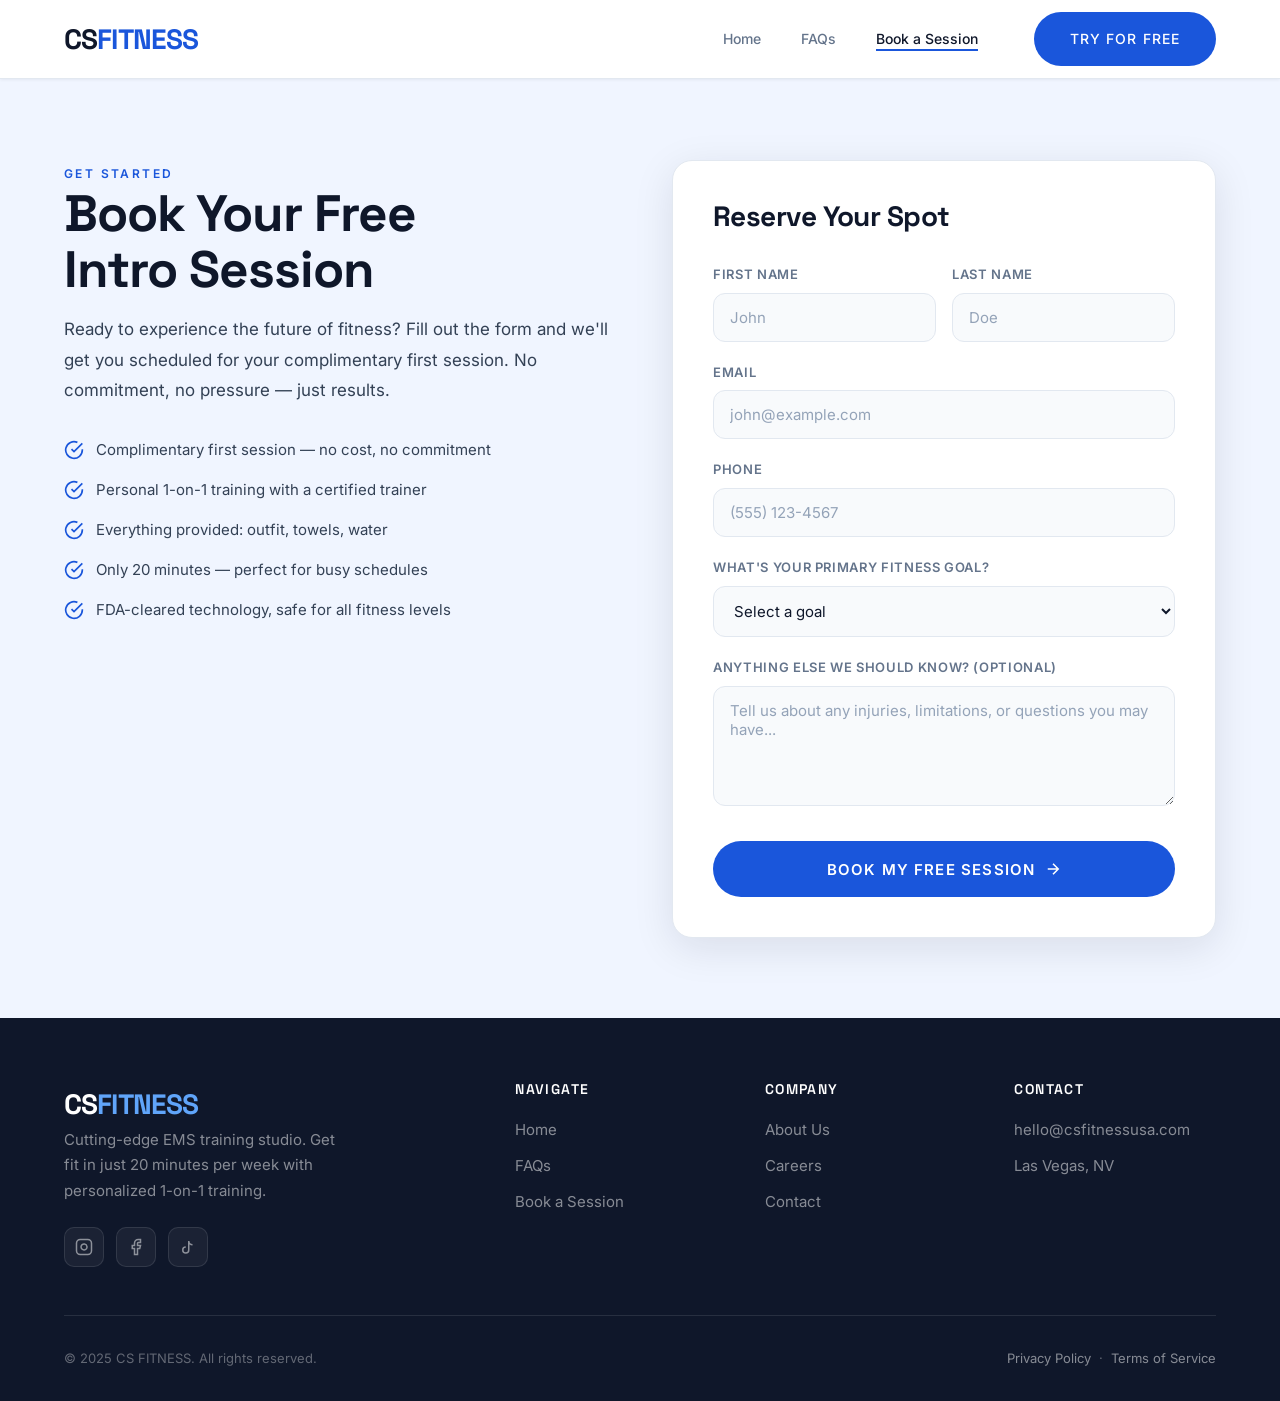
==== book.html @ cc323d39 "CS FITNESS website relaunch — blue/white modern design Complete website rebuild with custom HTML, CS" ====
<!DOCTYPE html>
<html lang="en">
<head>
  <meta charset="UTF-8">
  <meta name="viewport" content="width=device-width, initial-scale=1.0">
  <title>Book Your Free Session | CS FITNESS</title>
  <meta name="description" content="Book your free intro EMS training session at CS FITNESS. Experience the future of fitness in just 20 minutes.">
  <link rel="preconnect" href="https://fonts.googleapis.com">
  <link rel="preconnect" href="https://fonts.gstatic.com" crossorigin>
  <link href="https://fonts.googleapis.com/css2?family=Inter:wght@400;500;600;700&family=Space+Grotesk:wght@600;700;800&display=swap" rel="stylesheet">
  <link rel="stylesheet" href="css/style.css">
</head>
<body>

  <div class="mobile-overlay" id="mobileOverlay"></div>

  <nav class="navbar scrolled" id="navbar">
    <div class="container">
      <a href="index.html" class="logo">CS<span>FITNESS</span></a>
      <ul class="nav-links" id="navLinks">
        <li><a href="index.html">Home</a></li>
        <li><a href="faqs.html">FAQs</a></li>
        <li><a href="book.html" class="active">Book a Session</a></li>
        <li><a href="book.html" class="btn btn-primary btn-sm nav-cta">Try For Free</a></li>
      </ul>
      <button class="menu-toggle" id="menuToggle" aria-label="Toggle menu">
        <span></span>
        <span></span>
        <span></span>
      </button>
    </div>
  </nav>

  <section class="book-section">
    <div class="container">
      <div class="book-grid">
        <div class="book-info reveal-left">
          <span class="section-label">Get Started</span>
          <h2>Book Your Free<br>Intro Session</h2>
          <p>Ready to experience the future of fitness? Fill out the form and we'll get you scheduled for your complimentary first session. No commitment, no pressure &mdash; just results.</p>
          <div class="book-perks">
            <div class="book-perk">
              <svg viewBox="0 0 24 24" fill="none" stroke="currentColor" stroke-width="2"><path d="M22 11.08V12a10 10 0 11-5.93-9.14"/><path d="M22 4L12 14.01l-3-3"/></svg>
              <span>Complimentary first session — no cost, no commitment</span>
            </div>
            <div class="book-perk">
              <svg viewBox="0 0 24 24" fill="none" stroke="currentColor" stroke-width="2"><path d="M22 11.08V12a10 10 0 11-5.93-9.14"/><path d="M22 4L12 14.01l-3-3"/></svg>
              <span>Personal 1-on-1 training with a certified trainer</span>
            </div>
            <div class="book-perk">
              <svg viewBox="0 0 24 24" fill="none" stroke="currentColor" stroke-width="2"><path d="M22 11.08V12a10 10 0 11-5.93-9.14"/><path d="M22 4L12 14.01l-3-3"/></svg>
              <span>Everything provided: outfit, towels, water</span>
            </div>
            <div class="book-perk">
              <svg viewBox="0 0 24 24" fill="none" stroke="currentColor" stroke-width="2"><path d="M22 11.08V12a10 10 0 11-5.93-9.14"/><path d="M22 4L12 14.01l-3-3"/></svg>
              <span>Only 20 minutes — perfect for busy schedules</span>
            </div>
            <div class="book-perk">
              <svg viewBox="0 0 24 24" fill="none" stroke="currentColor" stroke-width="2"><path d="M22 11.08V12a10 10 0 11-5.93-9.14"/><path d="M22 4L12 14.01l-3-3"/></svg>
              <span>FDA-cleared technology, safe for all fitness levels</span>
            </div>
          </div>
        </div>

        <div class="book-form-wrapper reveal-right">
          <h3>Reserve Your Spot</h3>
          <form id="bookingForm">
            <div class="form-row">
              <div class="form-group">
                <label for="firstName">First Name</label>
                <input type="text" id="firstName" placeholder="John" required>
              </div>
              <div class="form-group">
                <label for="lastName">Last Name</label>
                <input type="text" id="lastName" placeholder="Doe" required>
              </div>
            </div>
            <div class="form-group">
              <label for="email">Email</label>
              <input type="email" id="email" placeholder="john@example.com" required>
            </div>
            <div class="form-group">
              <label for="phone">Phone</label>
              <input type="tel" id="phone" placeholder="(555) 123-4567" required>
            </div>
            <div class="form-group">
              <label for="goal">What's your primary fitness goal?</label>
              <select id="goal" required>
                <option value="" disabled selected>Select a goal</option>
                <option value="weight-loss">Weight Loss</option>
                <option value="muscle-building">Build Muscle</option>
                <option value="toning">Toning &amp; Shaping</option>
                <option value="pain-relief">Pain Relief &amp; Recovery</option>
                <option value="general-fitness">General Fitness</option>
                <option value="other">Other</option>
              </select>
            </div>
            <div class="form-group">
              <label for="message">Anything else we should know? (optional)</label>
              <textarea id="message" placeholder="Tell us about any injuries, limitations, or questions you may have..."></textarea>
            </div>
            <button type="submit" class="btn btn-primary btn-lg">
              Book My Free Session
              <svg viewBox="0 0 24 24" fill="none" stroke="currentColor" stroke-width="2"><path d="M5 12h14M12 5l7 7-7 7"/></svg>
            </button>
          </form>
        </div>
      </div>
    </div>
  </section>

  <!-- Footer -->
  <footer class="footer">
    <div class="container">
      <div class="footer-grid">
        <div class="footer-brand">
          <a href="index.html" class="logo">CS<span>FITNESS</span></a>
          <p>Cutting-edge EMS training studio. Get fit in just 20 minutes per week with personalized 1-on-1 training.</p>
          <div class="footer-social">
            <a href="#" aria-label="Instagram">
              <svg viewBox="0 0 24 24" fill="none" stroke="currentColor" stroke-width="2"><rect x="2" y="2" width="20" height="20" rx="5"/><path d="M16 11.37A4 4 0 1112.63 8 4 4 0 0116 11.37zM17.5 6.5h.01"/></svg>
            </a>
            <a href="#" aria-label="Facebook">
              <svg viewBox="0 0 24 24" fill="none" stroke="currentColor" stroke-width="2"><path d="M18 2h-3a5 5 0 00-5 5v3H7v4h3v8h4v-8h3l1-4h-4V7a1 1 0 011-1h3z"/></svg>
            </a>
            <a href="#" aria-label="TikTok">
              <svg viewBox="0 0 24 24" fill="none" stroke="currentColor" stroke-width="2"><path d="M9 12a4 4 0 104 4V4a5 5 0 005 5"/></svg>
            </a>
          </div>
        </div>
        <div class="footer-col">
          <h4>Navigate</h4>
          <a href="index.html">Home</a>
          <a href="faqs.html">FAQs</a>
          <a href="book.html">Book a Session</a>
        </div>
        <div class="footer-col">
          <h4>Company</h4>
          <a href="#">About Us</a>
          <a href="#">Careers</a>
          <a href="#">Contact</a>
        </div>
        <div class="footer-col">
          <h4>Contact</h4>
          <a href="#">hello@csfitnessusa.com</a>
          <a href="#">Las Vegas, NV</a>
        </div>
      </div>
      <div class="footer-bottom">
        <span>&copy; 2025 CS FITNESS. All rights reserved.</span>
        <div>
          <a href="#">Privacy Policy</a> &nbsp;&middot;&nbsp; <a href="#">Terms of Service</a>
        </div>
      </div>
    </div>
  </footer>

  <script src="js/main.js"></script>
</body>
</html>
---- css/style.css ----
:root {
  --primary: #1a56db;
  --primary-dark: #1443b0;
  --primary-light: #3b82f6;
  --accent: #60a5fa;
  --bg: #ffffff;
  --bg-alt: #f0f5ff;
  --bg-soft: #f8fafc;
  --card: #ffffff;
  --border: #e2e8f0;
  --border-light: #f1f5f9;
  --text: #0f172a;
  --text-secondary: #334155;
  --text-muted: #64748b;
  --text-dim: #94a3b8;
  --white: #ffffff;
  --navy: #0f172a;
  --radius: 12px;
  --radius-lg: 20px;
  --transition: 0.3s cubic-bezier(0.4, 0, 0.2, 1);
  --shadow-sm: 0 1px 3px rgba(15, 23, 42, 0.06);
  --shadow: 0 4px 20px rgba(15, 23, 42, 0.08);
  --shadow-lg: 0 10px 40px rgba(15, 23, 42, 0.1);
  --font: 'Inter', -apple-system, BlinkMacSystemFont, 'Segoe UI', sans-serif;
  --font-display: 'Space Grotesk', var(--font);
}

*, *::before, *::after {
  margin: 0;
  padding: 0;
  box-sizing: border-box;
}

html {
  scroll-behavior: smooth;
  font-size: 16px;
}

body {
  font-family: var(--font);
  background: var(--bg);
  color: var(--text);
  line-height: 1.6;
  overflow-x: hidden;
  -webkit-font-smoothing: antialiased;
}

a {
  text-decoration: none;
  color: inherit;
}

ul { list-style: none; }

img {
  max-width: 100%;
  display: block;
}

/* ── Typography ── */
h1, h2, h3, h4 {
  font-family: var(--font-display);
  font-weight: 700;
  line-height: 1.1;
  letter-spacing: -0.02em;
  color: var(--navy);
}

h1 { font-size: clamp(2.5rem, 6vw, 5rem); }
h2 { font-size: clamp(2rem, 4vw, 3.5rem); }
h3 { font-size: clamp(1.25rem, 2.5vw, 1.75rem); }

.section-label {
  font-size: 0.75rem;
  font-weight: 600;
  letter-spacing: 0.2em;
  text-transform: uppercase;
  color: var(--primary);
  margin-bottom: 1rem;
}

/* ── Layout ── */
.container {
  max-width: 1200px;
  margin: 0 auto;
  padding: 0 1.5rem;
}

section {
  padding: 7rem 0;
}

/* ── Buttons ── */
.btn {
  display: inline-flex;
  align-items: center;
  gap: 0.5rem;
  padding: 1rem 2.25rem;
  border-radius: 60px;
  font-family: var(--font);
  font-size: 0.875rem;
  font-weight: 600;
  letter-spacing: 0.08em;
  text-transform: uppercase;
  border: none;
  cursor: pointer;
  transition: all var(--transition);
  position: relative;
  overflow: hidden;
}

.btn-primary {
  background: var(--primary);
  color: var(--white);
}

.btn-primary:hover {
  background: var(--primary-dark);
  transform: translateY(-2px);
  box-shadow: 0 8px 30px rgba(26, 86, 219, 0.3);
}

.btn-outline {
  background: transparent;
  color: var(--white);
  border: 1.5px solid rgba(255, 255, 255, 0.4);
}

.btn-outline:hover {
  border-color: var(--white);
  background: rgba(255, 255, 255, 0.1);
  transform: translateY(-2px);
}

.btn-lg {
  padding: 1.15rem 2.75rem;
  font-size: 0.9375rem;
}

.btn svg {
  width: 18px;
  height: 18px;
  transition: transform var(--transition);
}

.btn:hover svg {
  transform: translateX(3px);
}

/* ── Navigation ── */
.navbar {
  position: fixed;
  top: 0;
  left: 0;
  right: 0;
  z-index: 1000;
  padding: 1.25rem 0;
  transition: all var(--transition);
}

.navbar.scrolled {
  background: rgba(255, 255, 255, 0.95);
  backdrop-filter: blur(20px);
  -webkit-backdrop-filter: blur(20px);
  padding: 0.75rem 0;
  border-bottom: 1px solid var(--border);
  box-shadow: var(--shadow-sm);
}

.navbar .container {
  display: flex;
  align-items: center;
  justify-content: space-between;
}

.logo-img {
  height: 40px;
  width: auto;
}

.logo {
  font-family: var(--font-display);
  font-size: 1.75rem;
  font-weight: 800;
  letter-spacing: -0.03em;
  color: var(--white);
}

.logo span {
  color: var(--primary-light);
}

.navbar.scrolled .logo {
  color: var(--navy);
}

.navbar.scrolled .logo span {
  color: var(--primary);
}

.nav-links {
  display: flex;
  align-items: center;
  gap: 2.5rem;
}

.nav-links a {
  font-size: 0.875rem;
  font-weight: 500;
  color: rgba(255, 255, 255, 0.7);
  transition: color var(--transition);
  position: relative;
}

.navbar.scrolled .nav-links a {
  color: var(--text-muted);
}

.nav-links a::after {
  content: '';
  position: absolute;
  bottom: -4px;
  left: 0;
  width: 0;
  height: 2px;
  background: var(--primary);
  transition: width var(--transition);
}

.nav-links a:hover,
.nav-links a.active {
  color: var(--white);
}

.navbar.scrolled .nav-links a:hover,
.navbar.scrolled .nav-links a.active {
  color: var(--navy);
}

.nav-links a:hover::after,
.nav-links a.active::after {
  width: 100%;
}

.nav-cta {
  margin-left: 1rem;
}

.nav-links a.nav-cta {
  color: var(--white) !important;
}

.menu-toggle {
  display: none;
  flex-direction: column;
  gap: 5px;
  background: none;
  border: none;
  cursor: pointer;
  padding: 4px;
}

.menu-toggle span {
  display: block;
  width: 24px;
  height: 2px;
  background: var(--white);
  transition: all var(--transition);
  border-radius: 2px;
}

.navbar.scrolled .menu-toggle span {
  background: var(--navy);
}

.menu-toggle.active span:nth-child(1) {
  transform: rotate(45deg) translate(5px, 5px);
}

.menu-toggle.active span:nth-child(2) {
  opacity: 0;
}

.menu-toggle.active span:nth-child(3) {
  transform: rotate(-45deg) translate(5px, -5px);
}

/* ── Hero ── */
.hero {
  position: relative;
  min-height: 100vh;
  display: flex;
  align-items: center;
  justify-content: center;
  text-align: center;
  padding: 8rem 0 6rem;
  overflow: hidden;
  background: linear-gradient(135deg, #0b1a3e 0%, #112254 40%, #1a3a7a 100%);
}

.hero::before {
  content: '';
  position: absolute;
  inset: 0;
  background:
    radial-gradient(ellipse at 30% 20%, rgba(59, 130, 246, 0.15) 0%, transparent 50%),
    radial-gradient(ellipse at 70% 80%, rgba(96, 165, 250, 0.1) 0%, transparent 50%);
  pointer-events: none;
  z-index: 0;
}

.hero::after {
  content: '';
  position: absolute;
  bottom: 0;
  left: 0;
  right: 0;
  height: 120px;
  background: linear-gradient(to top, var(--bg), transparent);
  pointer-events: none;
  z-index: 1;
}

.hero-content {
  position: relative;
  z-index: 2;
  max-width: 800px;
}

.hero-badge {
  display: inline-flex;
  align-items: center;
  gap: 0.5rem;
  background: rgba(59, 130, 246, 0.15);
  border: 1px solid rgba(59, 130, 246, 0.3);
  padding: 0.5rem 1.25rem;
  border-radius: 60px;
  font-size: 0.8125rem;
  font-weight: 600;
  color: var(--accent);
  letter-spacing: 0.05em;
  text-transform: uppercase;
  margin-bottom: 2rem;
}

.hero-badge svg {
  width: 16px;
  height: 16px;
}

.hero h1 {
  margin-bottom: 1.5rem;
  color: var(--white);
}

.hero h1 .gradient-text {
  background: linear-gradient(135deg, var(--accent), #93c5fd);
  -webkit-background-clip: text;
  -webkit-text-fill-color: transparent;
  background-clip: text;
}

.hero-subtitle {
  font-size: clamp(1rem, 1.5vw, 1.25rem);
  color: rgba(255, 255, 255, 0.7);
  max-width: 560px;
  margin: 0 auto 2.5rem;
  line-height: 1.7;
}

.hero-buttons {
  display: flex;
  gap: 1rem;
  justify-content: center;
  flex-wrap: wrap;
}

.hero-stats {
  display: flex;
  gap: 3rem;
  justify-content: center;
  margin-top: 4rem;
  padding-top: 3rem;
  border-top: 1px solid rgba(255, 255, 255, 0.1);
}

.hero-stat {
  text-align: center;
}

.hero-stat-number {
  font-family: var(--font-display);
  font-size: 2.25rem;
  font-weight: 800;
  color: var(--white);
}

.hero-stat-label {
  font-size: 0.8125rem;
  color: rgba(255, 255, 255, 0.5);
  margin-top: 0.25rem;
}

/* ── Marquee ── */
.marquee-section {
  padding: 2rem 0;
  border-bottom: 1px solid var(--border);
  overflow: hidden;
  background: var(--bg);
}

.marquee-track {
  display: flex;
  animation: marquee 30s linear infinite;
  gap: 4rem;
  width: max-content;
}

.marquee-item {
  font-family: var(--font-display);
  font-size: 1rem;
  font-weight: 600;
  letter-spacing: 0.15em;
  text-transform: uppercase;
  color: var(--text-dim);
  white-space: nowrap;
  display: flex;
  align-items: center;
  gap: 4rem;
}

.marquee-item::after {
  content: '\2022';
  color: var(--primary);
}

@keyframes marquee {
  0% { transform: translateX(0); }
  100% { transform: translateX(-50%); }
}

/* ── About / Intro ── */
.about {
  position: relative;
  background: var(--bg);
}

.about-grid {
  display: grid;
  grid-template-columns: 1fr 1fr;
  gap: 5rem;
  align-items: center;
}

.about-visual {
  position: relative;
  border-radius: var(--radius-lg);
  overflow: hidden;
  aspect-ratio: 4/5;
  background: var(--bg-alt);
}

.about-visual img {
  width: 100%;
  height: 100%;
  object-fit: cover;
}

.about-visual .float-card {
  position: absolute;
  bottom: 1.5rem;
  left: 1.5rem;
  right: 1.5rem;
  background: rgba(255, 255, 255, 0.92);
  backdrop-filter: blur(16px);
  padding: 1.25rem;
  border-radius: var(--radius);
  border: 1px solid var(--border);
  display: flex;
  align-items: center;
  gap: 1rem;
  box-shadow: var(--shadow-lg);
}

.float-card-icon {
  width: 48px;
  height: 48px;
  border-radius: 12px;
  background: var(--bg-alt);
  display: flex;
  align-items: center;
  justify-content: center;
  flex-shrink: 0;
}

.float-card-icon svg {
  width: 24px;
  height: 24px;
  color: var(--primary);
}

.float-card-text strong {
  display: block;
  font-size: 0.9375rem;
  margin-bottom: 0.15rem;
  color: var(--navy);
}

.float-card-text span {
  font-size: 0.8125rem;
  color: var(--text-muted);
}

.about-content h2 {
  margin-bottom: 1.5rem;
}

.about-content p {
  color: var(--text-secondary);
  font-size: 1.0625rem;
  line-height: 1.8;
  margin-bottom: 2rem;
}

.about-features {
  display: flex;
  flex-direction: column;
  gap: 1.25rem;
  margin-bottom: 2.5rem;
}

.about-feature {
  display: flex;
  align-items: flex-start;
  gap: 1rem;
}

.about-feature-icon {
  width: 40px;
  height: 40px;
  border-radius: 10px;
  background: var(--bg-alt);
  border: 1px solid var(--border);
  display: flex;
  align-items: center;
  justify-content: center;
  flex-shrink: 0;
}

.about-feature-icon svg {
  width: 20px;
  height: 20px;
  color: var(--primary);
}

.about-feature-text strong {
  display: block;
  font-size: 0.9375rem;
  margin-bottom: 0.2rem;
  color: var(--navy);
}

.about-feature-text span {
  font-size: 0.875rem;
  color: var(--text-muted);
}

/* ── Benefits Grid ── */
.benefits {
  background: var(--bg-alt);
}

.benefits-header {
  text-align: center;
  max-width: 600px;
  margin: 0 auto 4rem;
}

.benefits-header p {
  color: var(--text-secondary);
  margin-top: 1rem;
  font-size: 1.0625rem;
}

.benefits-grid {
  display: grid;
  grid-template-columns: repeat(3, 1fr);
  gap: 1.5rem;
}

.benefit-card {
  background: var(--card);
  border: 1px solid var(--border);
  border-radius: var(--radius-lg);
  padding: 2.5rem;
  transition: all var(--transition);
  position: relative;
  overflow: hidden;
  box-shadow: var(--shadow-sm);
}

.benefit-card::before {
  content: '';
  position: absolute;
  top: 0;
  left: 0;
  right: 0;
  height: 3px;
  background: linear-gradient(90deg, var(--primary), var(--accent));
  opacity: 0;
  transition: opacity var(--transition);
}

.benefit-card:hover {
  border-color: rgba(26, 86, 219, 0.2);
  transform: translateY(-4px);
  box-shadow: var(--shadow-lg);
}

.benefit-card:hover::before {
  opacity: 1;
}

.benefit-icon {
  width: 56px;
  height: 56px;
  border-radius: 14px;
  background: var(--bg-alt);
  display: flex;
  align-items: center;
  justify-content: center;
  margin-bottom: 1.5rem;
}

.benefit-icon svg {
  width: 28px;
  height: 28px;
  color: var(--primary);
}

.benefit-card h3 {
  margin-bottom: 0.75rem;
}

.benefit-card p {
  color: var(--text-secondary);
  font-size: 0.9375rem;
  line-height: 1.7;
}

/* ── How It Works / Steps ── */
.steps {
  background: var(--bg);
}

.steps-header {
  text-align: center;
  max-width: 600px;
  margin: 0 auto 4rem;
}

.steps-header p {
  color: var(--text-secondary);
  margin-top: 1rem;
  font-size: 1.0625rem;
}

.steps-grid {
  display: grid;
  grid-template-columns: repeat(3, 1fr);
  gap: 2rem;
  position: relative;
}

.steps-grid::before {
  content: '';
  position: absolute;
  top: 160px;
  left: calc(16.67% + 24px);
  right: calc(16.67% + 24px);
  height: 2px;
  background: var(--border);
}

.step-card {
  text-align: center;
  position: relative;
}

.step-img {
  width: 100%;
  height: 280px;
  border-radius: var(--radius-lg);
  overflow: hidden;
  margin-bottom: 1.5rem;
  background: var(--bg-alt);
}

.step-img img {
  width: 100%;
  height: 100%;
  object-fit: cover;
  transition: transform var(--transition);
}

.step-card:hover .step-img img {
  transform: scale(1.05);
}

.step-number {
  width: 48px;
  height: 48px;
  border-radius: 50%;
  background: var(--primary);
  display: flex;
  align-items: center;
  justify-content: center;
  margin: -1.5rem auto 1.25rem;
  position: relative;
  z-index: 2;
  transition: all var(--transition);
  box-shadow: 0 4px 12px rgba(26, 86, 219, 0.3);
}

.step-card:hover .step-number {
  transform: scale(1.1);
  box-shadow: 0 6px 20px rgba(26, 86, 219, 0.4);
}

.step-number span {
  font-family: var(--font-display);
  font-size: 1.125rem;
  font-weight: 800;
  color: var(--white);
}

.step-card h3 {
  margin-bottom: 0.75rem;
}

.step-card p {
  color: var(--text-secondary);
  font-size: 0.9375rem;
  line-height: 1.7;
  max-width: 320px;
  margin: 0 auto;
}

/* ── Transformations ── */
.transformations {
  background: var(--bg-alt);
}

.transformations-header {
  text-align: center;
  max-width: 650px;
  margin: 0 auto 4rem;
}

.transformations-header p {
  color: var(--text-secondary);
  margin-top: 1rem;
  font-size: 1.0625rem;
}

.transform-layout {
  display: grid;
  grid-template-columns: 1fr 1fr;
  gap: 3rem;
  align-items: center;
  margin-bottom: 4rem;
}

.transform-img {
  border-radius: var(--radius-lg);
  overflow: hidden;
  box-shadow: var(--shadow-lg);
}

.transform-img img {
  width: 100%;
  height: auto;
  display: block;
}

.metrics-grid {
  display: grid;
  grid-template-columns: repeat(3, 1fr);
  gap: 1.5rem;
  margin-bottom: 4rem;
}

.metric-card {
  background: var(--card);
  border: 1px solid var(--border);
  border-radius: var(--radius-lg);
  padding: 2.5rem;
  text-align: center;
  transition: all var(--transition);
  box-shadow: var(--shadow-sm);
}

.metric-card:hover {
  border-color: rgba(26, 86, 219, 0.2);
  box-shadow: var(--shadow);
}

.metric-icon {
  width: 48px;
  height: 48px;
  border-radius: 12px;
  background: var(--bg-alt);
  display: flex;
  align-items: center;
  justify-content: center;
  margin: 0 auto 1.25rem;
}

.metric-icon svg {
  width: 24px;
  height: 24px;
  color: var(--primary);
}

.metric-card h3 {
  font-size: 1.125rem;
  margin-bottom: 0.5rem;
}

.metric-card p {
  color: var(--text-muted);
  font-size: 0.875rem;
}

/* ── Testimonials ── */
.testimonials-grid {
  display: grid;
  grid-template-columns: repeat(2, 1fr);
  gap: 1.5rem;
}

.testimonial-card {
  background: var(--card);
  border: 1px solid var(--border);
  border-radius: var(--radius-lg);
  padding: 2.5rem;
  transition: all var(--transition);
  box-shadow: var(--shadow-sm);
}

.testimonial-card:hover {
  border-color: rgba(26, 86, 219, 0.2);
  box-shadow: var(--shadow);
}

.testimonial-stars {
  display: flex;
  gap: 4px;
  margin-bottom: 1.25rem;
}

.testimonial-stars svg {
  width: 18px;
  height: 18px;
  color: #f59e0b;
  fill: #f59e0b;
}

.testimonial-card blockquote {
  font-size: 1.0625rem;
  line-height: 1.7;
  color: var(--text-secondary);
  margin-bottom: 1.5rem;
  font-style: italic;
}

.testimonial-author {
  display: flex;
  align-items: center;
  gap: 0.75rem;
}

.testimonial-avatar {
  width: 44px;
  height: 44px;
  border-radius: 50%;
  background: linear-gradient(135deg, var(--primary), var(--accent));
  display: flex;
  align-items: center;
  justify-content: center;
  font-weight: 700;
  font-size: 1rem;
  color: var(--white);
}

.testimonial-info strong {
  display: block;
  font-size: 0.9375rem;
  color: var(--navy);
}

.testimonial-info span {
  font-size: 0.8125rem;
  color: var(--text-muted);
}

/* ── Experience ── */
.experience {
  background: var(--bg);
}

.experience-header {
  text-align: center;
  max-width: 600px;
  margin: 0 auto 4rem;
}

.experience-header p {
  color: var(--text-secondary);
  margin-top: 1rem;
  font-size: 1.0625rem;
}

.experience-grid {
  display: grid;
  grid-template-columns: repeat(3, 1fr);
  gap: 1.5rem;
}

.experience-card {
  background: var(--card);
  border: 1px solid var(--border);
  border-radius: var(--radius-lg);
  padding: 2.5rem;
  text-align: center;
  transition: all var(--transition);
  box-shadow: var(--shadow-sm);
}

.experience-card:hover {
  border-color: rgba(26, 86, 219, 0.2);
  transform: translateY(-4px);
  box-shadow: var(--shadow-lg);
}

.experience-icon {
  width: 64px;
  height: 64px;
  border-radius: 16px;
  background: var(--bg-alt);
  display: flex;
  align-items: center;
  justify-content: center;
  margin: 0 auto 1.5rem;
}

.experience-icon svg {
  width: 32px;
  height: 32px;
  color: var(--primary);
}

.experience-card h3 {
  font-size: 1.125rem;
  margin-bottom: 0.5rem;
}

.experience-card p {
  color: var(--text-muted);
  font-size: 0.9375rem;
}

/* ── CTA Section ── */
.cta-section {
  position: relative;
  overflow: hidden;
  background: var(--bg);
}

.cta-box {
  background: linear-gradient(135deg, var(--primary), var(--primary-dark));
  border-radius: var(--radius-lg);
  padding: 5rem;
  text-align: center;
  position: relative;
  overflow: hidden;
}

.cta-box::before {
  content: '';
  position: absolute;
  top: -50%;
  right: -20%;
  width: 400px;
  height: 400px;
  background: rgba(255, 255, 255, 0.06);
  border-radius: 50%;
}

.cta-box::after {
  content: '';
  position: absolute;
  bottom: -30%;
  left: -10%;
  width: 300px;
  height: 300px;
  background: rgba(255, 255, 255, 0.04);
  border-radius: 50%;
}

.cta-box h2 {
  position: relative;
  z-index: 2;
  margin-bottom: 1rem;
  color: var(--white);
}

.cta-box p {
  position: relative;
  z-index: 2;
  font-size: 1.125rem;
  opacity: 0.9;
  max-width: 500px;
  margin: 0 auto 2.5rem;
  color: var(--white);
}

.cta-box .btn {
  position: relative;
  z-index: 2;
  background: var(--white);
  color: var(--primary);
}

.cta-box .btn:hover {
  background: rgba(255, 255, 255, 0.9);
  box-shadow: 0 8px 30px rgba(0, 0, 0, 0.2);
}

/* ── Mission ── */
.mission {
  background: var(--bg-alt);
  text-align: center;
}

.mission-content {
  max-width: 800px;
  margin: 0 auto;
}

.mission h2 {
  margin-bottom: 1.5rem;
}

.mission-quote {
  font-size: clamp(1.125rem, 2vw, 1.5rem);
  line-height: 1.7;
  color: var(--text-secondary);
  font-style: italic;
  position: relative;
  padding: 0 2rem;
}

.mission-quote::before {
  content: '\201C';
  position: absolute;
  top: -1.5rem;
  left: 0;
  font-size: 4rem;
  color: var(--primary);
  font-style: normal;
  font-family: Georgia, serif;
  line-height: 1;
  opacity: 0.4;
}

/* ── Footer ── */
.footer {
  background: var(--navy);
  color: rgba(255, 255, 255, 0.7);
  padding: 4rem 0 2rem;
}

.footer-grid {
  display: grid;
  grid-template-columns: 2fr 1fr 1fr 1fr;
  gap: 3rem;
  margin-bottom: 3rem;
}

.footer-brand .logo {
  margin-bottom: 1rem;
  color: var(--white);
}

.footer-brand .logo span {
  color: var(--accent);
}

.footer-brand p {
  color: rgba(255, 255, 255, 0.5);
  font-size: 0.9375rem;
  line-height: 1.7;
  max-width: 280px;
}

.footer-social {
  display: flex;
  gap: 0.75rem;
  margin-top: 1.5rem;
}

.footer-social a {
  width: 40px;
  height: 40px;
  border-radius: 10px;
  background: rgba(255, 255, 255, 0.05);
  border: 1px solid rgba(255, 255, 255, 0.1);
  display: flex;
  align-items: center;
  justify-content: center;
  transition: all var(--transition);
}

.footer-social a:hover {
  border-color: var(--accent);
  background: rgba(96, 165, 250, 0.1);
}

.footer-social svg {
  width: 18px;
  height: 18px;
  color: rgba(255, 255, 255, 0.5);
}

.footer-social a:hover svg {
  color: var(--accent);
}

.footer-col h4 {
  font-size: 0.875rem;
  font-weight: 600;
  letter-spacing: 0.1em;
  text-transform: uppercase;
  margin-bottom: 1.25rem;
  color: var(--white);
}

.footer-col a {
  display: block;
  font-size: 0.9375rem;
  color: rgba(255, 255, 255, 0.5);
  margin-bottom: 0.75rem;
  transition: color var(--transition);
}

.footer-col a:hover {
  color: var(--white);
}

.footer-bottom {
  padding-top: 2rem;
  border-top: 1px solid rgba(255, 255, 255, 0.1);
  display: flex;
  justify-content: space-between;
  align-items: center;
  font-size: 0.8125rem;
  color: rgba(255, 255, 255, 0.35);
}

.footer-bottom a {
  color: rgba(255, 255, 255, 0.5);
  transition: color var(--transition);
}

.footer-bottom a:hover {
  color: var(--white);
}

/* ── Google Rating Badge ── */
.google-badge {
  position: fixed;
  top: 50%;
  right: 1.5rem;
  transform: translateY(-50%);
  z-index: 100;
  background: var(--white);
  border: 1px solid var(--border);
  border-radius: var(--radius);
  padding: 0.75rem 1rem;
  display: flex;
  align-items: center;
  gap: 0.5rem;
  font-size: 0.8125rem;
  font-weight: 600;
  color: var(--navy);
  box-shadow: var(--shadow-lg);
  transition: all var(--transition);
}

.google-badge:hover {
  transform: translateY(-50%) scale(1.05);
  box-shadow: 0 10px 40px rgba(15, 23, 42, 0.15);
}

.google-badge svg {
  width: 20px;
  height: 20px;
}

.google-badge .stars {
  color: #fbbc05;
  font-size: 0.75rem;
  letter-spacing: 1px;
}

/* ── FAQ Page ── */
.page-hero {
  padding: 10rem 0 4rem;
  text-align: center;
  position: relative;
  background: var(--bg-alt);
}

.page-hero::before {
  content: '';
  position: absolute;
  inset: 0;
  background: radial-gradient(ellipse at 50% 0%, rgba(26, 86, 219, 0.06) 0%, transparent 60%);
  pointer-events: none;
}

.page-hero h1 {
  position: relative;
  margin-bottom: 1rem;
}

.page-hero p {
  position: relative;
  font-size: 1.125rem;
  color: var(--text-secondary);
  max-width: 500px;
  margin: 0 auto;
}

.faq-container {
  max-width: 800px;
  margin: 0 auto;
  padding: 3rem 1.5rem 5rem;
}

.faq-item {
  border: 1px solid var(--border);
  border-radius: var(--radius);
  margin-bottom: 0.75rem;
  overflow: hidden;
  transition: all var(--transition);
  background: var(--white);
}

.faq-item:hover {
  border-color: rgba(26, 86, 219, 0.2);
  box-shadow: var(--shadow-sm);
}

.faq-item.active {
  border-color: rgba(26, 86, 219, 0.3);
  box-shadow: var(--shadow);
}

.faq-question {
  width: 100%;
  padding: 1.25rem 1.5rem;
  background: none;
  border: none;
  color: var(--navy);
  font-family: var(--font);
  font-size: 1rem;
  font-weight: 600;
  text-align: left;
  cursor: pointer;
  display: flex;
  justify-content: space-between;
  align-items: center;
  gap: 1rem;
}

.faq-question svg {
  width: 20px;
  height: 20px;
  color: var(--text-muted);
  transition: transform var(--transition);
  flex-shrink: 0;
}

.faq-item.active .faq-question svg {
  transform: rotate(45deg);
  color: var(--primary);
}

.faq-answer {
  max-height: 0;
  overflow: hidden;
  transition: max-height 0.4s ease;
}

.faq-answer-inner {
  padding: 0 1.5rem 1.25rem;
  color: var(--text-secondary);
  font-size: 0.9375rem;
  line-height: 1.8;
}

/* ── Booking Page ── */
.book-section {
  padding: 10rem 0 5rem;
  background: var(--bg-alt);
}

.book-grid {
  display: grid;
  grid-template-columns: 1fr 1fr;
  gap: 4rem;
  align-items: start;
}

.book-info h2 {
  margin-bottom: 1rem;
}

.book-info > p {
  color: var(--text-secondary);
  font-size: 1.0625rem;
  line-height: 1.8;
  margin-bottom: 2rem;
}

.book-perks {
  display: flex;
  flex-direction: column;
  gap: 1rem;
}

.book-perk {
  display: flex;
  align-items: center;
  gap: 0.75rem;
  font-size: 0.9375rem;
  color: var(--text-secondary);
}

.book-perk svg {
  width: 20px;
  height: 20px;
  color: var(--primary);
  flex-shrink: 0;
}

.book-form-wrapper {
  background: var(--card);
  border: 1px solid var(--border);
  border-radius: var(--radius-lg);
  padding: 2.5rem;
  box-shadow: var(--shadow-lg);
}

.book-form-wrapper h3 {
  margin-bottom: 2rem;
}

.form-group {
  margin-bottom: 1.25rem;
}

.form-group label {
  display: block;
  font-size: 0.8125rem;
  font-weight: 600;
  letter-spacing: 0.05em;
  text-transform: uppercase;
  color: var(--text-muted);
  margin-bottom: 0.5rem;
}

.form-group input,
.form-group select,
.form-group textarea {
  width: 100%;
  padding: 0.875rem 1rem;
  background: var(--bg-soft);
  border: 1px solid var(--border);
  border-radius: var(--radius);
  color: var(--text);
  font-family: var(--font);
  font-size: 0.9375rem;
  transition: border-color var(--transition);
}

.form-group input::placeholder,
.form-group textarea::placeholder {
  color: var(--text-dim);
}

.form-group input:focus,
.form-group select:focus,
.form-group textarea:focus {
  outline: none;
  border-color: var(--primary);
  box-shadow: 0 0 0 3px rgba(26, 86, 219, 0.1);
}

.form-group textarea {
  min-height: 120px;
  resize: vertical;
}

.form-row {
  display: grid;
  grid-template-columns: 1fr 1fr;
  gap: 1rem;
}

.book-form-wrapper .btn {
  width: 100%;
  justify-content: center;
  margin-top: 0.5rem;
}

/* ── Scroll Animations ── */
.reveal {
  opacity: 0;
  transform: translateY(30px);
  transition: opacity 0.6s ease, transform 0.6s ease;
}

.reveal.visible {
  opacity: 1;
  transform: translateY(0);
}

.reveal-left {
  opacity: 0;
  transform: translateX(-30px);
  transition: opacity 0.6s ease, transform 0.6s ease;
}

.reveal-left.visible {
  opacity: 1;
  transform: translateX(0);
}

.reveal-right {
  opacity: 0;
  transform: translateX(30px);
  transition: opacity 0.6s ease, transform 0.6s ease;
}

.reveal-right.visible {
  opacity: 1;
  transform: translateX(0);
}

/* ── Responsive ── */
@media (max-width: 1024px) {
  .benefits-grid,
  .steps-grid,
  .metrics-grid,
  .experience-grid {
    grid-template-columns: repeat(2, 1fr);
  }

  .steps-grid::before {
    display: none;
  }

  .footer-grid {
    grid-template-columns: 1fr 1fr;
    gap: 2rem;
  }

  .about-grid {
    gap: 3rem;
  }

  .transform-layout {
    gap: 2rem;
  }
}

@media (max-width: 768px) {
  section {
    padding: 5rem 0;
  }

  .menu-toggle {
    display: flex;
  }

  .nav-links {
    position: fixed;
    top: 0;
    right: -100%;
    width: 80%;
    max-width: 360px;
    height: 100vh;
    background: var(--white);
    flex-direction: column;
    justify-content: center;
    gap: 2rem;
    padding: 2rem;
    transition: right var(--transition);
    border-left: 1px solid var(--border);
    box-shadow: -10px 0 40px rgba(0, 0, 0, 0.1);
    z-index: 1001;
  }

  .nav-links.open {
    right: 0;
  }

  .nav-links a {
    font-size: 1.25rem;
    color: var(--navy) !important;
  }

  .nav-cta {
    margin-left: 0;
  }

  .mobile-overlay {
    position: fixed;
    inset: 0;
    background: rgba(0, 0, 0, 0.4);
    z-index: 998;
    opacity: 0;
    pointer-events: none;
    transition: opacity var(--transition);
  }

  .mobile-overlay.active {
    opacity: 1;
    pointer-events: all;
  }

  .about-grid,
  .book-grid,
  .transform-layout {
    grid-template-columns: 1fr;
  }

  .about-visual {
    aspect-ratio: 16/10;
    order: -1;
  }

  .benefits-grid,
  .steps-grid,
  .metrics-grid,
  .experience-grid,
  .testimonials-grid {
    grid-template-columns: 1fr;
  }

  .hero-stats {
    gap: 2rem;
    flex-wrap: wrap;
  }

  .hero-stat-number {
    font-size: 1.75rem;
  }

  .hero-buttons {
    flex-direction: column;
    align-items: center;
  }

  .cta-box {
    padding: 3rem 2rem;
  }

  .footer-grid {
    grid-template-columns: 1fr;
  }

  .footer-bottom {
    flex-direction: column;
    gap: 1rem;
    text-align: center;
  }

  .google-badge {
    position: fixed;
    top: auto;
    bottom: 1rem;
    right: 1rem;
    transform: none;
  }

  .google-badge:hover {
    transform: scale(1.05);
  }

  .form-row {
    grid-template-columns: 1fr;
  }
}

@media (max-width: 480px) {
  .hero h1 { font-size: 2.25rem; }
  .cta-box h2 { font-size: 1.75rem; }
}
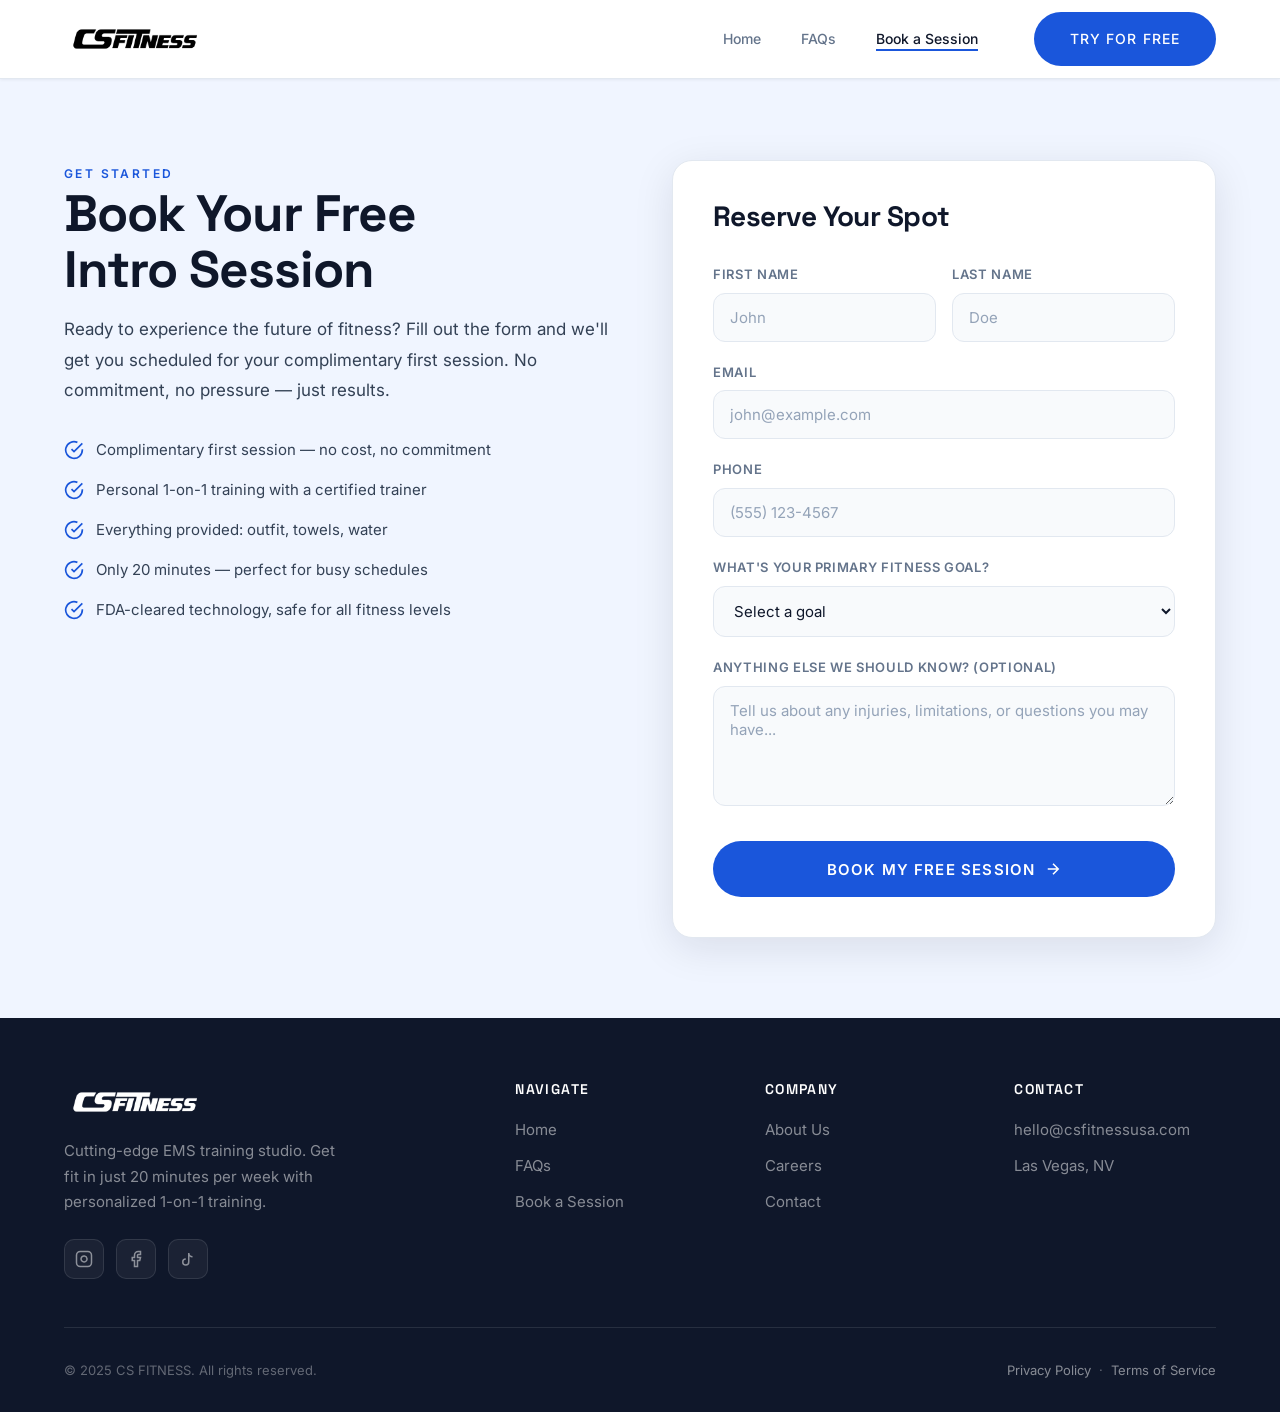
==== commit 8ef4c2f8: "Add logo, remove hero bg image, fix footer address to Las Vegas - Replaced text logo with actual CS " ====
--- a/book.html
+++ b/book.html
@@ -16,7 +16,7 @@
 
   <nav class="navbar scrolled" id="navbar">
     <div class="container">
-      <a href="index.html" class="logo">CS<span>FITNESS</span></a>
+      <a href="index.html" class="logo"><img src="assets/logo.avif" alt="CS FITNESS" class="logo-img"></a>
       <ul class="nav-links" id="navLinks">
         <li><a href="index.html">Home</a></li>
         <li><a href="faqs.html">FAQs</a></li>
@@ -114,7 +114,7 @@
     <div class="container">
       <div class="footer-grid">
         <div class="footer-brand">
-          <a href="index.html" class="logo">CS<span>FITNESS</span></a>
+          <a href="index.html" class="logo"><img src="assets/logo.avif" alt="CS FITNESS" class="logo-img logo-footer"></a>
           <p>Cutting-edge EMS training studio. Get fit in just 20 minutes per week with personalized 1-on-1 training.</p>
           <div class="footer-social">
             <a href="#" aria-label="Instagram">
--- a/css/style.css
+++ b/css/style.css
@@ -176,26 +176,20 @@
 .logo-img {
   height: 40px;
   width: auto;
+  transition: filter var(--transition);
+}
+
+.navbar.scrolled .logo-img {
+  filter: brightness(0) saturate(100%);
+}
+
+.logo-footer {
+  filter: none !important;
 }
 
 .logo {
-  font-family: var(--font-display);
-  font-size: 1.75rem;
-  font-weight: 800;
-  letter-spacing: -0.03em;
-  color: var(--white);
-}
-
-.logo span {
-  color: var(--primary-light);
-}
-
-.navbar.scrolled .logo {
-  color: var(--navy);
-}
-
-.navbar.scrolled .logo span {
-  color: var(--primary);
+  display: inline-flex;
+  align-items: center;
 }
 
 .nav-links {
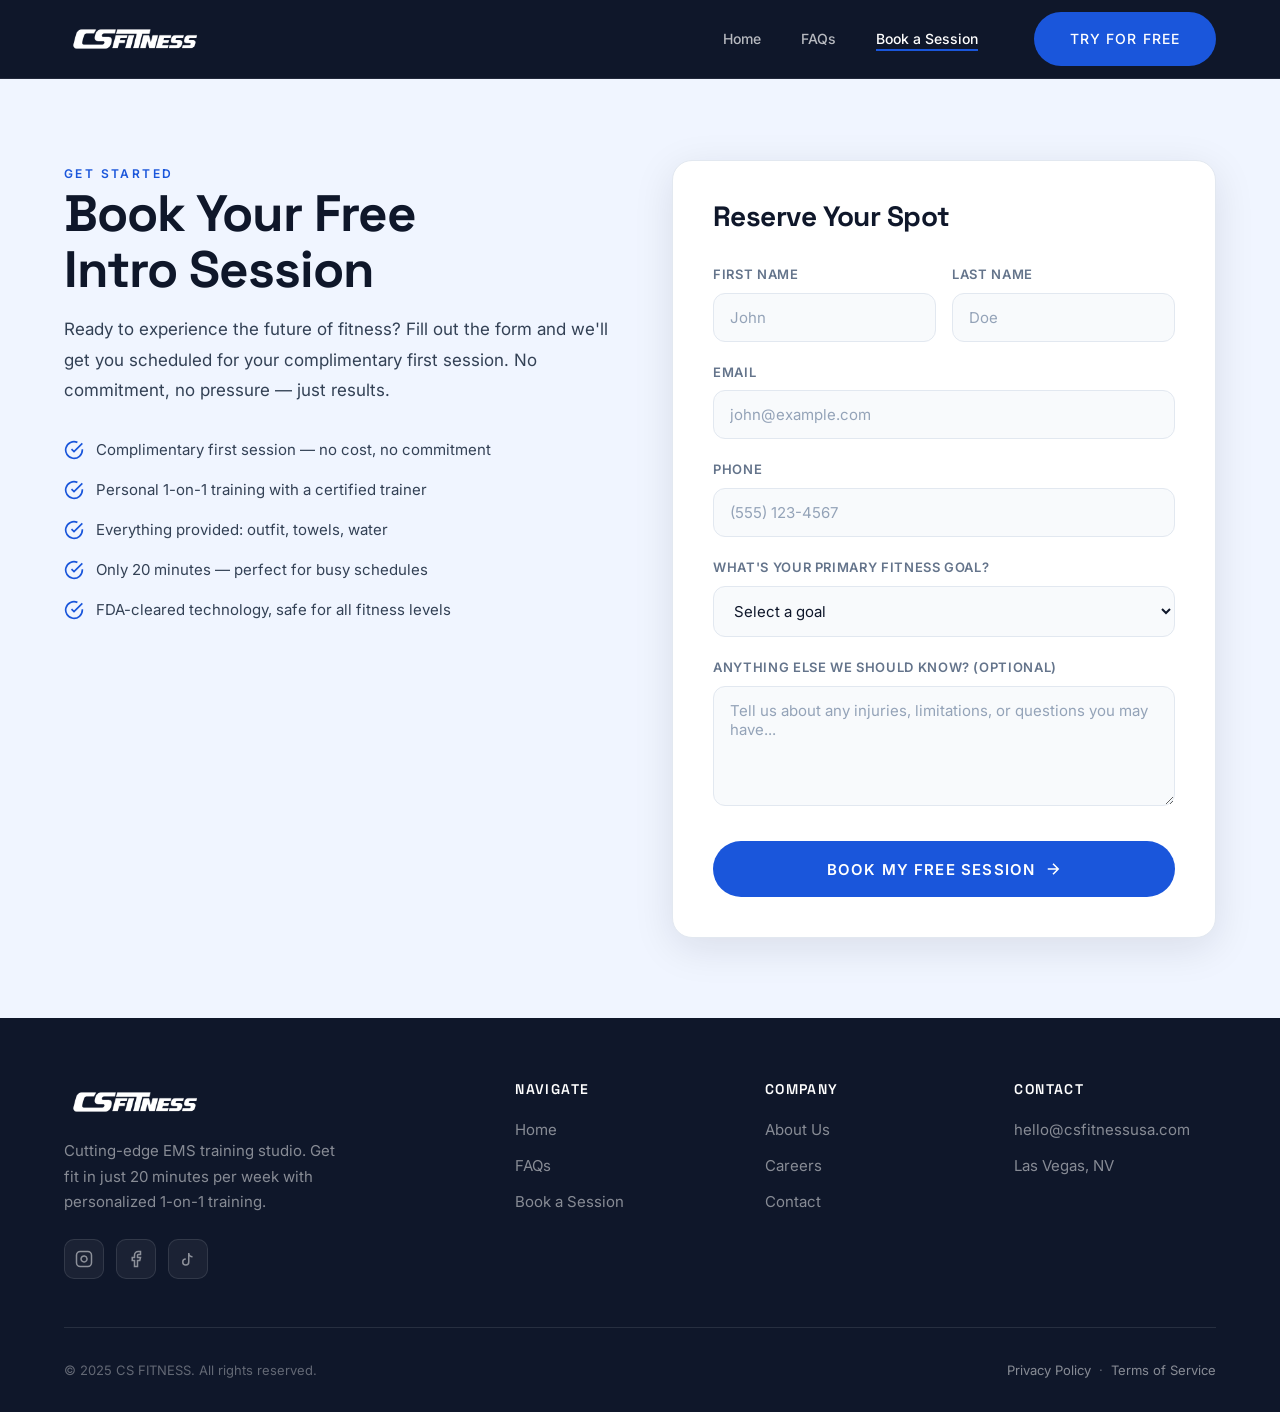
==== commit 31f343f6: "Fix navbar on inner pages — use dark navbar so white logo is visible Replaced 'scrolled' class with " ====
--- a/book.html
+++ b/book.html
@@ -14,7 +14,7 @@
 
   <div class="mobile-overlay" id="mobileOverlay"></div>
 
-  <nav class="navbar scrolled" id="navbar">
+  <nav class="navbar navbar-dark" id="navbar">
     <div class="container">
       <a href="index.html" class="logo"><img src="assets/logo.avif" alt="CS FITNESS" class="logo-img"></a>
       <ul class="nav-links" id="navLinks">
--- a/css/style.css
+++ b/css/style.css
@@ -167,6 +167,26 @@
   box-shadow: var(--shadow-sm);
 }
 
+/* Dark navbar for inner pages (FAQs, Book) */
+.navbar-dark {
+  background: var(--navy);
+  padding: 0.75rem 0;
+  border-bottom: 1px solid rgba(255, 255, 255, 0.08);
+}
+
+.navbar-dark .nav-links a {
+  color: rgba(255, 255, 255, 0.7);
+}
+
+.navbar-dark .nav-links a:hover,
+.navbar-dark .nav-links a.active {
+  color: var(--white);
+}
+
+.navbar-dark .menu-toggle span {
+  background: var(--white);
+}
+
 .navbar .container {
   display: flex;
   align-items: center;
